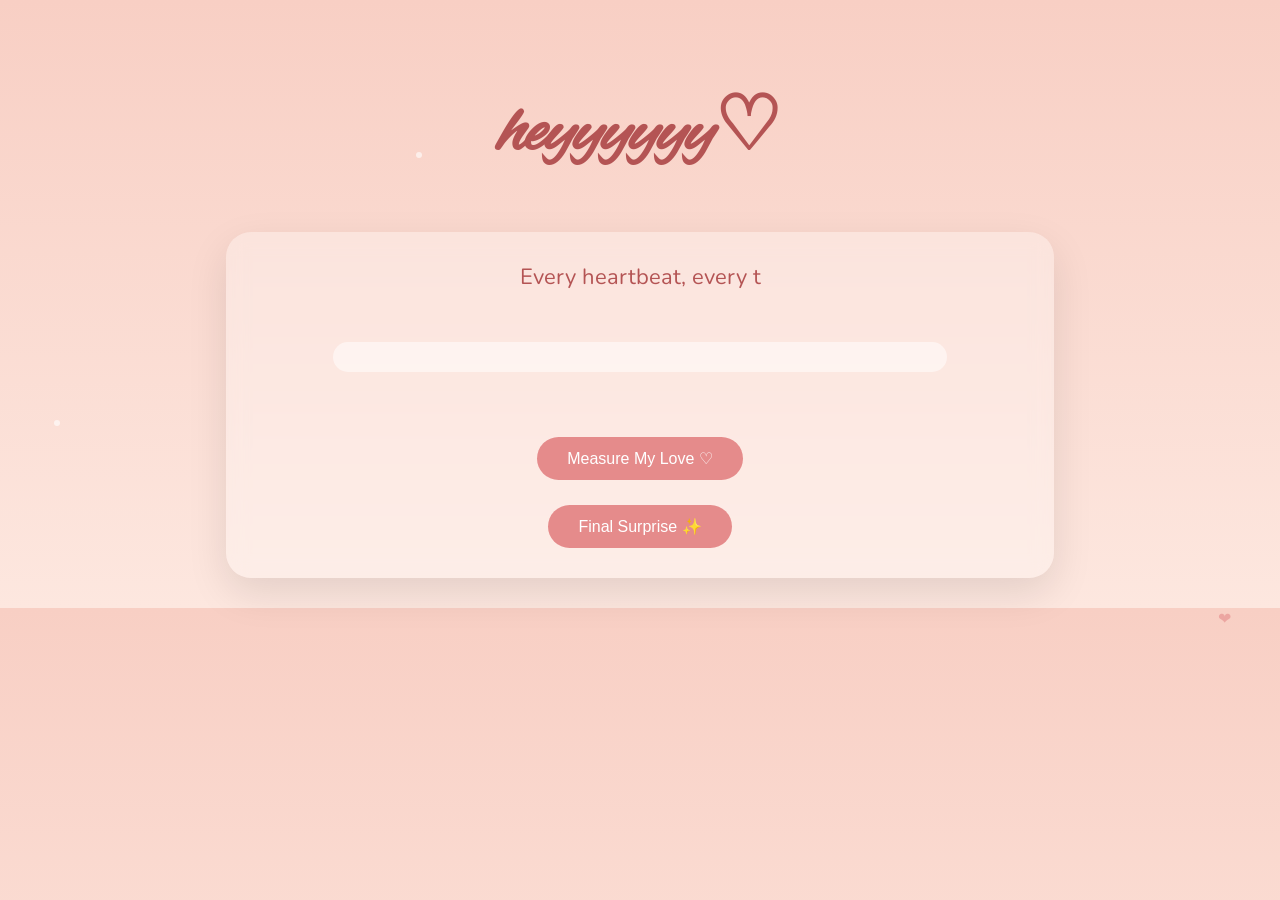
==== page2.html @ dad03d86 "Add files via upload" ====
<!DOCTYPE html>
<html>
<head>
<meta charset="UTF-8">
<title>My Love For You ♡</title>

<link href="https://fonts.googleapis.com/css2?family=Alex+Brush&family=Nunito:wght@300;600&display=swap" rel="stylesheet">

<style>
body{
    margin:0;
    padding:0;
    text-align:center;
    font-family:'Nunito',sans-serif;
    background:linear-gradient(180deg,#f8cfc4,#fde7df);
    overflow:hidden;
    color:#b45454;
}

/* Heading */
h1{
    margin-top:80px;
    font-family:'Alex Brush',cursive;
    font-size:75px;
}

/* Glass romantic card */
.card{
    width:60%;
    margin:30px auto;
    padding:30px;
    border-radius:25px;
    background:rgba(255,255,255,0.3);
    backdrop-filter:blur(10px);
    box-shadow:0 15px 40px rgba(0,0,0,0.1);
}

/* Typing text */
#typing{
    font-size:22px;
    min-height:40px;
}

/* Love Meter */
.meter-container{
    width:80%;
    height:30px;
    background:rgba(255,255,255,0.5);
    border-radius:50px;
    margin:40px auto;
    overflow:hidden;
}

.meter{
    height:100%;
    width:0%;
    background:linear-gradient(90deg,#ff9a9e,#fbc2eb);
    border-radius:50px;
    transition:width 0.3s;
    text-align:center;
    line-height:30px;
    font-weight:bold;
    color:white;
}

/* Buttons */
button{
    margin-top:25px;
    padding:12px 30px;
    border:none;
    border-radius:25px;
    background:#e58b8b;
    color:white;
    font-size:16px;
    cursor:pointer;
    transition:0.3s;
}

button:hover{
    transform:scale(1.05);
}

/* Floating Hearts */
.heart{
    position:absolute;
    color:#e58b8b;
    font-size:16px;
    opacity:0.6;
    animation:float 10s linear infinite;
}

@keyframes float{
    0%{transform:translateY(100vh);opacity:1;}
    100%{transform:translateY(-10vh);opacity:0;}
}

/* Sparkles */
.sparkle{
    position:absolute;
    width:6px;
    height:6px;
    background:white;
    border-radius:50%;
    opacity:0.6;
    animation:twinkle 3s infinite alternate;
}

@keyframes twinkle{
    from{opacity:0.2;}
    to{opacity:0.9;}
}
</style>
</head>

<body>

<h1>heyyyyyy♡</h1>

<div class="card">
    <div id="typing"></div>

    <div class="meter-container">
        <div class="meter" id="loveMeter"></div>
    </div>

    <button onclick="startLove()">Measure My Love ♡</button>
    <br>
    <button onclick="nextPage()">Final Surprise ✨</button>
</div>

<script>
// Typing Effect
const text="Every heartbeat, every thought, every dream… somehow leads back to you.";
let i=0;
function type(){
    if(i<text.length){
        document.getElementById("typing").innerHTML+=text.charAt(i);
        i++;
        setTimeout(type,50);
    }
}
type();

// Love Meter Animation
function startLove(){
    let width=0;
    const meter=document.getElementById("loveMeter");
    const interval=setInterval(()=>{
        if(width>=100){
            clearInterval(interval);
            meter.innerHTML="Infinity ♾";
        }else{
            width++;
            meter.style.width=width+"%";
        }
    },25);
}

// Floating Hearts
function createHeart(){
    const heart=document.createElement("div");
    heart.classList.add("heart");
    heart.innerHTML="❤";
    heart.style.left=Math.random()*100+"vw";
    document.body.appendChild(heart);
    setTimeout(()=>heart.remove(),10000);
}
setInterval(createHeart,800);

// Sparkles
function createSparkle(){
    const sparkle=document.createElement("div");
    sparkle.classList.add("sparkle");
    sparkle.style.left=Math.random()*100+"vw";
    sparkle.style.top=Math.random()*100+"vh";
    document.body.appendChild(sparkle);
    setTimeout(()=>sparkle.remove(),3000);
}
setInterval(createSparkle,500);

function nextPage(){
    window.location.href="page3.html";
}
</script>

</body>
</html>
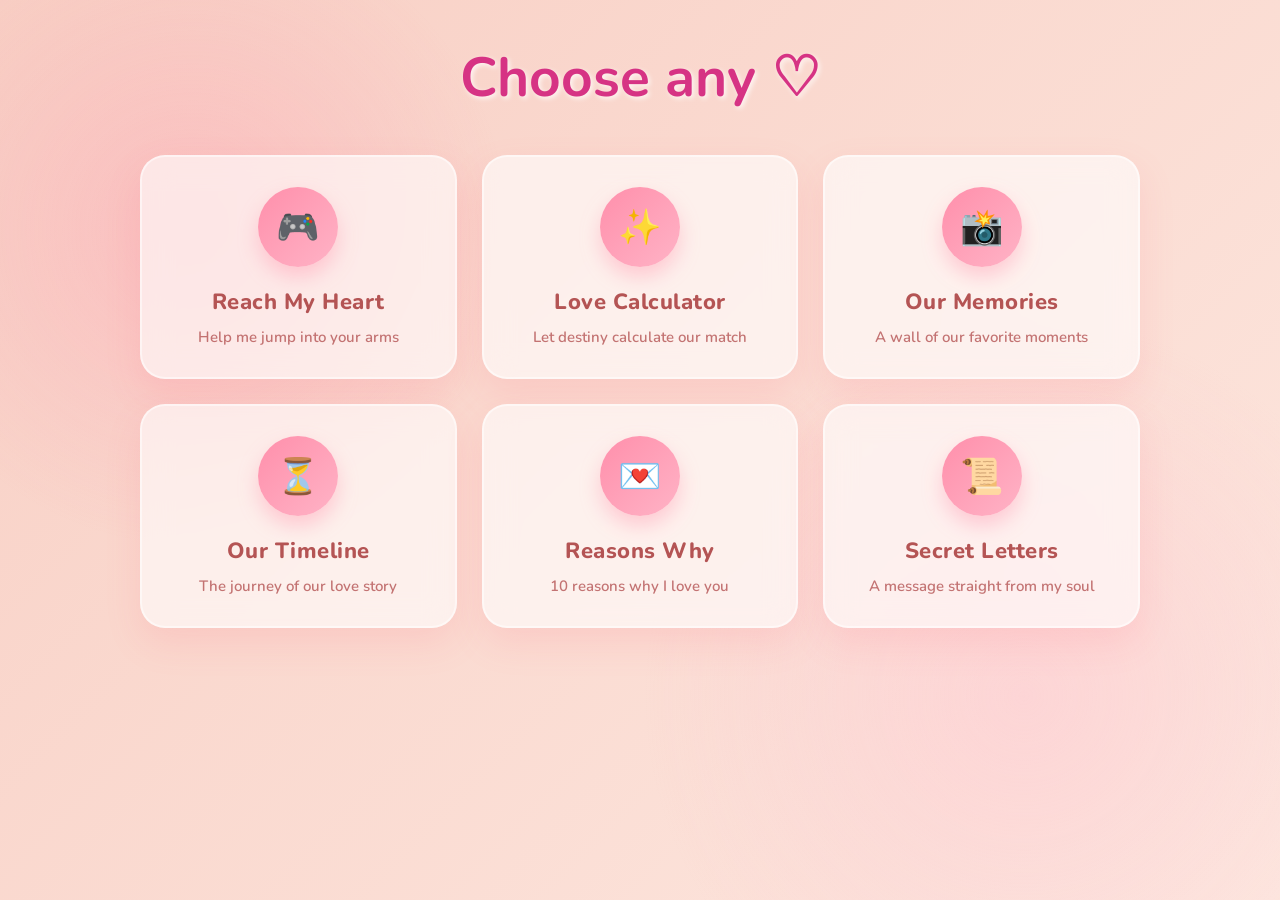
==== commit 88e9cb2c: "Refactor page2.html with new layout and styles" ====
--- a/page2.html
+++ b/page2.html
@@ -1,187 +1,263 @@
 <!DOCTYPE html>
-<html>
+<html lang="en">
+
 <head>
-<meta charset="UTF-8">
-<title>My Love For You ♡</title>
-
-<link href="https://fonts.googleapis.com/css2?family=Alex+Brush&family=Nunito:wght@300;600&display=swap" rel="stylesheet">
-
-<style>
-body{
-    margin:0;
-    padding:0;
-    text-align:center;
-    font-family:'Nunito',sans-serif;
-    background:linear-gradient(180deg,#f8cfc4,#fde7df);
-    overflow:hidden;
-    color:#b45454;
-}
-
-/* Heading */
-h1{
-    margin-top:80px;
-    font-family:'Alex Brush',cursive;
-    font-size:75px;
-}
-
-/* Glass romantic card */
-.card{
-    width:60%;
-    margin:30px auto;
-    padding:30px;
-    border-radius:25px;
-    background:rgba(255,255,255,0.3);
-    backdrop-filter:blur(10px);
-    box-shadow:0 15px 40px rgba(0,0,0,0.1);
-}
-
-/* Typing text */
-#typing{
-    font-size:22px;
-    min-height:40px;
-}
-
-/* Love Meter */
-.meter-container{
-    width:80%;
-    height:30px;
-    background:rgba(255,255,255,0.5);
-    border-radius:50px;
-    margin:40px auto;
-    overflow:hidden;
-}
-
-.meter{
-    height:100%;
-    width:0%;
-    background:linear-gradient(90deg,#ff9a9e,#fbc2eb);
-    border-radius:50px;
-    transition:width 0.3s;
-    text-align:center;
-    line-height:30px;
-    font-weight:bold;
-    color:white;
-}
-
-/* Buttons */
-button{
-    margin-top:25px;
-    padding:12px 30px;
-    border:none;
-    border-radius:25px;
-    background:#e58b8b;
-    color:white;
-    font-size:16px;
-    cursor:pointer;
-    transition:0.3s;
-}
-
-button:hover{
-    transform:scale(1.05);
-}
-
-/* Floating Hearts */
-.heart{
-    position:absolute;
-    color:#e58b8b;
-    font-size:16px;
-    opacity:0.6;
-    animation:float 10s linear infinite;
-}
-
-@keyframes float{
-    0%{transform:translateY(100vh);opacity:1;}
-    100%{transform:translateY(-10vh);opacity:0;}
-}
-
-/* Sparkles */
-.sparkle{
-    position:absolute;
-    width:6px;
-    height:6px;
-    background:white;
-    border-radius:50%;
-    opacity:0.6;
-    animation:twinkle 3s infinite alternate;
-}
-
-@keyframes twinkle{
-    from{opacity:0.2;}
-    to{opacity:0.9;}
-}
-</style>
+    <meta charset="UTF-8">
+    <meta name="viewport" content="width=device-width, initial-scale=1.0">
+    <title>A Universe of Love 🌌</title>
+
+    <link href="https://fonts.googleapis.com/css2?family=Alex+Brush&family=Nunito:wght@300;600;800&display=swap"
+        rel="stylesheet">
+
+    <style>
+        * {
+            margin: 0;
+            padding: 0;
+            box-sizing: border-box;
+            font-family: 'Nunito', sans-serif;
+        }
+
+        body {
+            background: linear-gradient(135deg, #f8cfc4, #fde7df);
+            min-height: 100vh;
+            display: flex;
+            flex-direction: column;
+            align-items: center;
+            overflow-x: hidden;
+            color: #b45454;
+            padding: 40px 20px;
+        }
+
+        /* Animated Title */
+        h1 {
+            font-family: 'Nunito', sans-serif;
+            font-size: 55px;
+            text-align: center;
+            margin-bottom: 40px;
+            color: #d63384;
+            text-shadow: 2px 2px 5px rgba(255, 255, 255, 0.8);
+            animation: floatText 3s ease-in-out infinite;
+            z-index: 10;
+        }
+
+        @keyframes floatText {
+
+            0%,
+            100% {
+                transform: translateY(0);
+            }
+
+            50% {
+                transform: translateY(-10px);
+            }
+        }
+
+        /* Glassmorphic Grid */
+        .grid-container {
+            display: grid;
+            grid-template-columns: repeat(auto-fit, minmax(280px, 1fr));
+            gap: 25px;
+            width: 100%;
+            max-width: 1000px;
+            z-index: 10;
+        }
+
+        /* Individual Gift Cards */
+        .card {
+            background: rgba(255, 255, 255, 0.6);
+            backdrop-filter: blur(15px);
+            -webkit-backdrop-filter: blur(15px);
+            border-radius: 25px;
+            padding: 30px 20px;
+            text-align: center;
+            text-decoration: none;
+            color: #b45454;
+            border: 2px solid rgba(255, 255, 255, 0.5);
+            box-shadow: 0 15px 35px rgba(255, 107, 129, 0.15);
+            transition: all 0.4s cubic-bezier(0.175, 0.885, 0.32, 1.275);
+            position: relative;
+            overflow: hidden;
+            display: flex;
+            flex-direction: column;
+            justify-content: center;
+            align-items: center;
+            min-height: 220px;
+            cursor: pointer;
+        }
+
+        .card:hover {
+            transform: translateY(-15px) scale(1.03);
+            background: rgba(255, 255, 255, 0.85);
+            box-shadow: 0 25px 45px rgba(255, 107, 129, 0.3);
+            border-color: #ff8fab;
+        }
+
+        /* Icon Container */
+        .icon-circle {
+            width: 80px;
+            height: 80px;
+            background: linear-gradient(135deg, #ff8fab, #ffb3c6);
+            border-radius: 50%;
+            display: flex;
+            justify-content: center;
+            align-items: center;
+            font-size: 35px;
+            margin-bottom: 20px;
+            box-shadow: 0 10px 20px rgba(255, 143, 171, 0.4);
+            transition: transform 0.4s;
+            color: white;
+        }
+
+        .card:hover .icon-circle {
+            transform: rotate(15deg) scale(1.1);
+            background: linear-gradient(135deg, #ff6b81, #ff8fab);
+        }
+
+        .card h2 {
+            font-size: 22px;
+            font-weight: 800;
+            margin-bottom: 10px;
+            letter-spacing: 0.5px;
+        }
+
+        .card p {
+            font-size: 15px;
+            opacity: 0.8;
+            font-weight: 600;
+        }
+
+        /* Floating Background Elements */
+        .bg-element {
+            position: fixed;
+            border-radius: 50%;
+            background: radial-gradient(circle, rgba(255, 255, 255, 0.8) 0%, rgba(255, 255, 255, 0) 70%);
+            z-index: 1;
+            pointer-events: none;
+        }
+
+        .blob1 {
+            top: -10%;
+            left: -10%;
+            width: 50vw;
+            height: 50vw;
+            background: radial-gradient(circle, rgba(255, 143, 171, 0.3) 0%, rgba(255, 143, 171, 0) 70%);
+        }
+
+        .blob2 {
+            bottom: -20%;
+            right: -10%;
+            width: 60vw;
+            height: 60vw;
+            background: radial-gradient(circle, rgba(255, 194, 209, 0.4) 0%, rgba(255, 194, 209, 0) 70%);
+        }
+
+        /* Responsive Tweaks */
+        @media (max-width: 600px) {
+            h1 {
+                font-size: 50px;
+            }
+
+            .grid-container {
+                grid-template-columns: 1fr;
+            }
+
+            .card {
+                min-height: 180px;
+                padding: 20px;
+            }
+
+            .icon-circle {
+                width: 60px;
+                height: 60px;
+                font-size: 28px;
+            }
+        }
+    </style>
 </head>
 
 <body>
 
-<h1>heyyyyyy♡</h1>
-
-<div class="card">
-    <div id="typing"></div>
-
-    <div class="meter-container">
-        <div class="meter" id="loveMeter"></div>
+    <!-- Soft glowing aesthetic blobs in the background -->
+    <div class="bg-element blob1"></div>
+    <div class="bg-element blob2"></div>
+
+    <h1>Choose any ♡</h1>
+
+    <div class="grid-container">
+
+        <!-- 1. The Game -->
+        <a href="game.html" class="card">
+            <div class="icon-circle">🎮</div>
+            <h2>Reach My Heart</h2>
+            <p>Help me jump into your arms</p>
+        </a>
+
+        <!-- 2. The Calculator -->
+        <a href="calculator.html" class="card">
+            <div class="icon-circle">✨</div>
+            <h2>Love Calculator</h2>
+            <p>Let destiny calculate our match</p>
+        </a>
+
+        <!-- 3. The Gallery -->
+        <a href="gallery.html" class="card">
+            <div class="icon-circle">📸</div>
+            <h2>Our Memories</h2>
+            <p>A wall of our favorite moments</p>
+        </a>
+
+        <!-- 4. The Timeline -->
+        <a href="timeline.html" class="card">
+            <div class="icon-circle">⏳</div>
+            <h2>Our Timeline</h2>
+            <p>The journey of our love story</p>
+        </a>
+
+        <!-- 5. Reasons Why -->
+        <a href="reasons.html" class="card">
+            <div class="icon-circle">💌</div>
+            <h2>Reasons Why</h2>
+            <p>10 reasons why I love you</p>
+        </a>
+
+        <!-- 6. Letters -->
+        <a href="letters.html" class="card">
+            <div class="icon-circle">📜</div>
+            <h2>Secret Letters</h2>
+            <p>A message straight from my soul</p>
+        </a>
+
     </div>
 
-    <button onclick="startLove()">Measure My Love ♡</button>
-    <br>
-    <button onclick="nextPage()">Final Surprise ✨</button>
-</div>
-
-<script>
-// Typing Effect
-const text="Every heartbeat, every thought, every dream… somehow leads back to you.";
-let i=0;
-function type(){
-    if(i<text.length){
-        document.getElementById("typing").innerHTML+=text.charAt(i);
-        i++;
-        setTimeout(type,50);
-    }
-}
-type();
-
-// Love Meter Animation
-function startLove(){
-    let width=0;
-    const meter=document.getElementById("loveMeter");
-    const interval=setInterval(()=>{
-        if(width>=100){
-            clearInterval(interval);
-            meter.innerHTML="Infinity ♾";
-        }else{
-            width++;
-            meter.style.width=width+"%";
-        }
-    },25);
-}
-
-// Floating Hearts
-function createHeart(){
-    const heart=document.createElement("div");
-    heart.classList.add("heart");
-    heart.innerHTML="❤";
-    heart.style.left=Math.random()*100+"vw";
-    document.body.appendChild(heart);
-    setTimeout(()=>heart.remove(),10000);
-}
-setInterval(createHeart,800);
-
-// Sparkles
-function createSparkle(){
-    const sparkle=document.createElement("div");
-    sparkle.classList.add("sparkle");
-    sparkle.style.left=Math.random()*100+"vw";
-    sparkle.style.top=Math.random()*100+"vh";
-    document.body.appendChild(sparkle);
-    setTimeout(()=>sparkle.remove(),3000);
-}
-setInterval(createSparkle,500);
-
-function nextPage(){
-    window.location.href="page3.html";
-}
-</script>
+    <script>
+        // Subtle floating hearts effect behind the glass
+        function createGlassHeart() {
+            const heart = document.createElement("div");
+            heart.style.position = "fixed";
+            heart.style.left = Math.random() * 100 + "vw";
+            heart.style.top = "110vh";
+            heart.innerHTML = "🤍";
+            heart.style.fontSize = (Math.random() * 20 + 10) + "px";
+            heart.style.opacity = Math.random() * 0.4 + 0.1;
+            heart.style.zIndex = 2; // Under the cards
+            heart.style.pointerEvents = "none";
+
+            // Animation via JS for performance
+            heart.animate([
+                { transform: 'translateY(0) rotate(0deg)' },
+                { transform: `translateY(-120vh) rotate(${Math.random() * 360}deg)` }
+            ], {
+                duration: Math.random() * 6000 + 8000,
+                easing: 'linear',
+                fill: 'forwards'
+            }).onfinish = () => heart.remove();
+
+            document.body.appendChild(heart);
+        }
+
+        setInterval(createGlassHeart, 1000);
+    </script>
 
 </body>
-</html>+
+</html>
